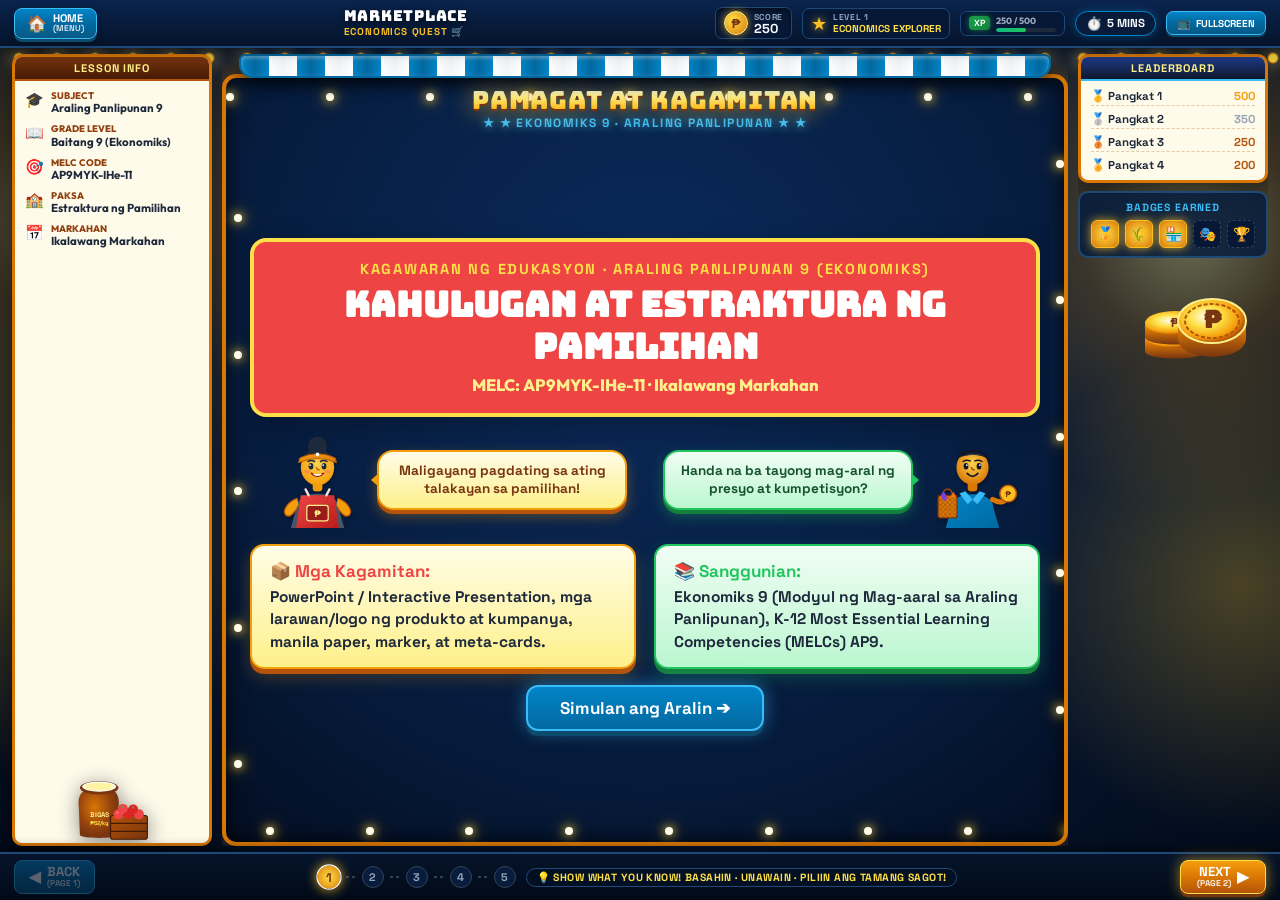
==== pamilihan-lesson.html @ eea70556 "feat: Complete Marketplace Economics Quest interactive presentation - 23-slide DepEd Grade 9 Araling" ====
<!DOCTYPE html>
<html lang="tl">
<head>
  <meta charset="UTF-8">
  <meta name="viewport" content="width=device-width, initial-scale=1.0">
  <title>Marketplace Economics Quest · Kahulugan at Estraktura ng Pamilihan (Ekonomiks 9)</title>
  <meta name="description" content="DepEd Grade 9 Araling Panlipunan Interactive Presentation: Marketplace Economics Quest.">

  <!-- Google Fonts: Space Grotesk, Bungee, Outfit -->
  <link rel="preconnect" href="https://fonts.googleapis.com">
  <link rel="preconnect" href="https://fonts.gstatic.com" crossorigin>
  <link href="https://fonts.googleapis.com/css2?family=Bungee&family=Outfit:wght@500;600;700;800;900&family=Space+Grotesk:wght@600;700;800;900&display=swap" rel="stylesheet">

  <!-- Modular Stylesheets -->
  <link rel="stylesheet" href="css/main.css">
  <link rel="stylesheet" href="css/backgrounds.css">
  <link rel="stylesheet" href="css/animations.css">
  <link rel="stylesheet" href="css/components.css">
</head>
<body>

  <!-- App Viewport for letterbox centering -->
  <div id="appViewport">
    <!-- Floating Fullscreen Exit Notice -->
    <div id="fullscreenExitNotice">
      <span>✕ Umalis sa Present Mode (o pindutin ang Esc)</span>
    </div>

    <!-- Fixed 16:9 Stage Container (1280x720) -->
    <div id="slideStage" class="stage-night-market">
      
      <!-- Hanging Warm Fairy Lights String -->
      <div class="fairy-lights-string"></div>

      <!-- ============================================================
           TOP GAME HUD BAR
           ============================================================ -->
      <header class="game-hud-bar">
        <!-- Home Button -->
        <button class="hud-btn-home" onclick="App.jumpToId('menu')" title="Bumalik sa Talaan ng Aralin">
          <span class="hud-home-icon">🏠</span>
          <div class="hud-home-text">
            <span class="hud-home-main">HOME</span>
            <span class="hud-home-sub">(MENU)</span>
          </div>
        </button>

        <!-- Marketplace Economics Quest Title Badge -->
        <div class="hud-title-badge">
          <div class="hud-title-text">
            <span class="hud-title-main">MARKETPLACE</span>
            <span class="hud-title-sub">ECONOMICS QUEST 🛒</span>
          </div>
        </div>

        <!-- HUD Game Stats Widgets -->
        <div class="hud-stats-group">
          <!-- 1. Score Widget -->
          <div class="hud-widget">
            <div class="hud-coin-icon">₱</div>
            <div class="hud-stat-meta">
              <span class="hud-stat-label">SCORE</span>
              <span class="hud-stat-value" id="hudScoreVal">250</span>
            </div>
          </div>

          <!-- 2. Level Badge -->
          <div class="hud-level-badge">
            <span class="hud-star-icon">★</span>
            <div class="hud-stat-meta">
              <span class="hud-stat-label">LEVEL <span id="hudLevelNum">1</span></span>
              <span class="hud-level-role">ECONOMICS EXPLORER</span>
            </div>
          </div>

          <!-- 3. XP Progress Bar -->
          <div class="hud-xp-widget">
            <span class="hud-xp-badge">XP</span>
            <div class="hud-stat-meta">
              <div class="hud-xp-meta">
                <span id="hudXpText">250 / 500</span>
              </div>
              <div class="hud-xp-track">
                <div id="hudXpBar" class="hud-xp-bar"></div>
              </div>
            </div>
          </div>

          <!-- 4. Timer Pill -->
          <div class="hud-timer-pill">
            <span class="hud-timer-icon">⏱️</span>
            <span>5 MINS</span>
          </div>

          <!-- Fullscreen Toggle -->
          <button class="hud-btn-fs" id="presentModeBtn" title="I-present nang Fullscreen (F)">
            <span>📺</span>
            <span class="hud-fs-label">FULLSCREEN</span>
          </button>
        </div>
      </header>

      <!-- ============================================================
           MAIN THREE-COLUMN DESK ARENA
           ============================================================ -->
      <main class="game-arena-layout">
        
        <!-- LEFT COLUMN: LESSON INFO TABLET -->
        <aside class="sidebar-tablet-left">
          <div class="tablet-header-tag">
            LESSON INFO
          </div>
          <div class="tablet-content-body">
            <div class="tablet-info-row">
              <span class="tablet-icon">🎓</span>
              <div>
                <div class="tablet-label">Subject</div>
                <div>Araling Panlipunan 9</div>
              </div>
            </div>
            <div class="tablet-info-row">
              <span class="tablet-icon">📖</span>
              <div>
                <div class="tablet-label">Grade Level</div>
                <div>Baitang 9 (Ekonomiks)</div>
              </div>
            </div>
            <div class="tablet-info-row">
              <span class="tablet-icon">🎯</span>
              <div>
                <div class="tablet-label">MELC Code</div>
                <div>AP9MYK-IHe-11</div>
              </div>
            </div>
            <div class="tablet-info-row">
              <span class="tablet-icon">🏫</span>
              <div>
                <div class="tablet-label">Paksa</div>
                <div>Estraktura ng Pamilihan</div>
              </div>
            </div>
            <div class="tablet-info-row">
              <span class="tablet-icon">📅</span>
              <div>
                <div class="tablet-label">Markahan</div>
                <div>Ikalawang Markahan</div>
              </div>
            </div>
          </div>
          <!-- Stall Market Prop docked at base of left tablet -->
          <div class="left-market-prop" id="leftMarketPropContainer"></div>
        </aside>

        <!-- CENTER COLUMN: MAIN GAME ARENA & MARQUEE SIGNBOARD -->
        <section class="center-game-arena">
          <!-- 3D Scallop Awning Canopy -->
          <div class="scallop-canopy"></div>

          <!-- Illuminated Marquee Signboard -->
          <div class="marquee-signboard">
            <!-- Glowing Marquee Bulbs Track along Golden Border -->
            <div class="marquee-bulbs-track" id="marqueeBulbsContainer"></div>

            <!-- Dynamic Marquee Header Title -->
            <div class="marquee-header-wrap">
              <div class="marquee-main-title" id="marqueeTitle">EVALUATION QUEST!</div>
              <div class="marquee-sub-title" id="marqueeSubtitle">★ ★ PILIIN ANG TAMANG SAGOT! ★ ★</div>
            </div>

            <!-- Dynamic Slide Content Container -->
            <div class="marquee-slide-body" id="slideCanvas">
              <!-- Rendered slides injected dynamically here -->
            </div>
          </div>
        </section>

        <!-- RIGHT COLUMN: LEADERBOARD & COIN STACK -->
        <aside class="sidebar-tablet-right">
          <!-- Leaderboard Tablet -->
          <div class="leaderboard-tablet">
            <div class="tablet-header-tag leaderboard-header-tag">
              LEADERBOARD
            </div>
            <div class="leaderboard-list" id="leaderboardList">
              <div class="lb-row">
                <span>🥇 Pangkat 1</span>
                <span class="lb-score-gold" id="lbScore1">500</span>
              </div>
              <div class="lb-row">
                <span>🥈 Pangkat 2</span>
                <span class="lb-score-silver" id="lbScore2">350</span>
              </div>
              <div class="lb-row">
                <span>🥉 Pangkat 3</span>
                <span class="lb-score-bronze" id="lbScore3">250</span>
              </div>
              <div class="lb-row">
                <span>🏅 Pangkat 4</span>
                <span class="lb-score-bronze" id="lbScore4">200</span>
              </div>
            </div>
          </div>

          <!-- Badges Earned Container -->
          <div class="badges-container">
            <div class="badges-header">BADGES EARNED</div>
            <div class="badge-slots-row">
              <div class="badge-slot earned" title="Pagsusuri Champion">🏅</div>
              <div class="badge-slot earned" title="Sorting Master">🌾</div>
              <div class="badge-slot earned" title="Market Explorer">🏪</div>
              <div class="badge-slot" title="Roleplay Artist">🎭</div>
              <div class="badge-slot" title="Quiz Ace">🏆</div>
            </div>
          </div>

          <!-- 3D Stack of Golden ₱ Coins with Ambient Glow -->
          <div class="coin-stack-container" id="coinStackWrap"></div>
        </aside>

      </main>

      <!-- ============================================================
           BOTTOM CONTROL BAR & CHUNKY 3D ARCADE BUTTONS
           ============================================================ */ -->
      <footer class="bottom-arcade-bar">
        <!-- Chunky Blue Back Button -->
        <button class="btn-arcade-blue" id="prevBtn" onclick="App.prevSlide()">
          <span class="btn-arcade-arrow">◀</span>
          <div class="btn-arcade-col-left">
            <span>BACK</span>
            <span class="btn-arcade-page-back" id="backPageLabel">(PAGE 1)</span>
          </div>
        </button>

        <!-- Bottom Center Stepper & Glowing Marquee Ticker -->
        <div class="bottom-center-stepper">
          <!-- Stepper Nodes (1 to 5) -->
          <div class="stepper-nodes-row">
            <div class="step-node active" id="stepNode-1">1</div>
            <div class="step-connector"></div>
            <div class="step-node" id="stepNode-2">2</div>
            <div class="step-connector"></div>
            <div class="step-node" id="stepNode-3">3</div>
            <div class="step-connector"></div>
            <div class="step-node" id="stepNode-4">4</div>
            <div class="step-connector"></div>
            <div class="step-node" id="stepNode-5">5</div>
          </div>

          <!-- Glowing Marquee Ticker -->
          <div class="bottom-ticker-wrap">
            <span>💡 SHOW WHAT YOU KNOW! BASAHIN · UNAWAIN · PILIIN ANG TAMANG SAGOT!</span>
          </div>
        </div>

        <!-- Glowing Golden-Amber Next Button -->
        <button class="btn-arcade-gold" id="nextBtn" onclick="App.nextSlide()">
          <div class="btn-arcade-col-right">
            <span>NEXT</span>
            <span class="btn-arcade-page-next" id="nextPageLabel">(PAGE 2)</span>
          </div>
          <span class="btn-arcade-arrow">▶</span>
        </button>
      </footer>

    </div>
  </div>

  <!-- Draggable Ghost for Pointer DnD -->
  <div id="dragGhost"></div>

  <!-- Modular Scripts -->
  <script src="js/data.js"></script>
  <script src="js/mascots.js"></script>
  <script src="js/stage.js"></script>
  <script src="js/dnd.js"></script>
  <script src="js/slides.js"></script>
  <script src="js/app.js"></script>
</body>
</html>
---- css/main.css ----
/* ============================================================
   MARKETPLACE ECONOMICS QUEST — CORE DESIGN SYSTEM
   Arcade / Game UI with Glowing Marquee & 3D Elements
   Fixed 16:9 Stage (1280x720) with Responsive Auto-Scaler
   ============================================================ */

:root {
  /* Arcade Midnight Palette */
  --bg-dark-deep: #020A17;
  --bg-dark-mid: #051833;
  --bg-dark-blue: #0A2852;
  --bg-navy-panel: #071D3D;
  --bg-glass-card: rgba(10, 36, 75, 0.85);

  /* Glowing Neon Accents */
  --glow-gold: #FBBF24;
  --glow-gold-bright: #FDE047;
  --glow-gold-dark: #B45309;
  --glow-gold-shadow: 0 0 16px rgba(251, 191, 36, 0.65), 0 0 32px rgba(217, 119, 6, 0.4);
  
  --glow-blue: #38BDF8;
  --glow-blue-bright: #7DD3FC;
  --glow-blue-shadow: 0 0 16px rgba(56, 189, 248, 0.65), 0 0 30px rgba(2, 132, 199, 0.4);

  --glow-green: #22C55E;
  --glow-green-shadow: 0 0 14px rgba(34, 197, 94, 0.7);

  --glow-red: #EF4444;
  --glow-red-shadow: 0 0 14px rgba(239, 68, 68, 0.7);

  /* Marquee Gold Border & Bulbs */
  --marquee-border: #D97706;
  --marquee-gold-light: #FEF08A;
  --bulb-on: #FFFBEB;
  --bulb-glow: 0 0 10px #FDE047, 0 0 18px #F59E0B;

  /* Parchment Tablet */
  --parchment-bg: #FFFBEB;
  --parchment-border: #D97706;
  --parchment-shadow: 0 10px 25px rgba(0, 0, 0, 0.45);
  --parchment-text: #1E293B;

  /* 3D Button Shadows */
  --btn-blue-face: linear-gradient(180deg, #0284C7 0%, #0369A1 50%, #075985 100%);
  --btn-blue-edge: #0C4A6E;
  --btn-gold-face: linear-gradient(180deg, #F59E0B 0%, #D97706 50%, #B45309 100%);
  --btn-gold-edge: #78350F;

  /* Classroom & Palengke Accents */
  --market-red: #EF4444;
  --market-red-dark: #B91C1C;
  --market-green: #22C55E;
  --market-green-light: #DCFCE7;
  --market-green-dark: #15803D;
  --market-gold: #F59E0B;
  --market-yellow: #FDE047;
  --slate-board: #0F172A;
  --slate-board-deep: #020617;
  --chalk-white: #F8FAFC;
  --ink: #F8FAFC;
  --ink-muted: #94A3B8;

  /* Stage Dimensions */
  --stage-width: 1280px;
  --stage-height: 720px;
}

*, *::before, *::after {
  box-sizing: border-box;
  margin: 0;
  padding: 0;
}

html, body {
  width: 100%;
  height: 100%;
  overflow: hidden;
  background: #020610;
  font-family: 'Outfit', -apple-system, BlinkMacSystemFont, sans-serif;
  color: #F8FAFC;
  -webkit-font-smoothing: antialiased;
}

/* Floating Fullscreen Exit Notice (Fixed top-right, never occupies layout flow) */
#fullscreenExitNotice {
  position: fixed;
  top: 14px;
  right: 18px;
  background: rgba(15, 23, 42, 0.92);
  border: 1.5px solid rgba(255, 255, 255, 0.25);
  color: #F8FAFC;
  font-family: 'Space Grotesk', sans-serif;
  font-size: 11.5px;
  font-weight: 800;
  padding: 6px 14px;
  border-radius: 999px;
  -webkit-backdrop-filter: blur(8px);
  backdrop-filter: blur(8px);
  cursor: pointer;
  display: none;
  z-index: 99999;
  box-shadow: 0 4px 16px rgba(0, 0, 0, 0.6);
  transition: background 0.2s ease, transform 0.2s ease;
}

#fullscreenExitNotice:hover {
  background: #DC2626;
  border-color: #EF4444;
  transform: translateY(-1px);
}

/* App Viewport Container (True Fluid Web View) */
#appViewport {
  width: 100vw;
  height: 100vh;
  display: flex;
  flex-direction: column;
  background: #020610;
  overflow: hidden;
  position: relative;
}

/* Fluid Responsive Stage Container (Adapts to Web & Fullscreen) */
#slideStage {
  width: 100%;
  height: 100%;
  max-width: 100vw;
  max-height: 100vh;
  flex: 1;
  min-height: 0;
  position: relative;
  margin: 0 auto;
  box-shadow: none;
  overflow: hidden;
  display: flex;
  flex-direction: column;
  background: radial-gradient(circle at 50% 30%, #0B254E 0%, #05152F 60%, #020A18 100%);
  border-radius: 0;
  transform: none;
}

/* ============================================================
   TOP GAME HUD BAR (Slim 48px)
   ============================================================ */
.game-hud-bar {
  height: 48px;
  min-height: 48px;
  max-height: 48px;
  background: linear-gradient(180deg, #0A244E 0%, #05142B 100%);
  border-bottom: 2px solid #1E4976;
  box-shadow: 0 2px 14px rgba(0, 0, 0, 0.5);
  display: flex;
  align-items: center;
  justify-content: space-between;
  padding: 0 14px;
  z-index: 100;
  position: relative;
  flex-shrink: 0;
}

/* 3D Glossy Blue Home Menu Button */
.hud-btn-home {
  background: var(--btn-blue-face);
  color: #FFFFFF;
  border: 1.5px solid #38BDF8;
  border-radius: 8px;
  padding: 4px 12px;
  font-family: 'Space Grotesk', sans-serif;
  font-size: 12px;
  font-weight: 800;
  display: flex;
  align-items: center;
  gap: 6px;
  cursor: pointer;
  box-shadow: 0 3px 0 var(--btn-blue-edge), 0 4px 10px rgba(0, 0, 0, 0.4);
  transition: transform 0.1s ease, box-shadow 0.1s ease;
}

.hud-btn-home:hover {
  transform: translateY(-1px);
  box-shadow: 0 4px 0 var(--btn-blue-edge), 0 0 12px rgba(56, 189, 248, 0.4);
}

.hud-btn-home:active {
  transform: translateY(2px);
  box-shadow: 0 1px 0 var(--btn-blue-edge);
}

.hud-home-icon {
  font-size: 16px;
}

.hud-home-text {
  display: flex;
  flex-direction: column;
  align-items: flex-start;
  line-height: 1;
}

.hud-home-main {
  font-size: 11px;
  font-weight: 900;
}

.hud-home-sub {
  font-size: 8.5px;
  opacity: 0.8;
}

/* HUD Marketplace Quest Title Badge */
.hud-title-badge {
  display: flex;
  align-items: center;
  gap: 8px;
}

.hud-title-text {
  display: flex;
  flex-direction: column;
}

.hud-title-main {
  font-family: 'Bungee', Impact, sans-serif;
  font-size: 15px;
  color: #FFFFFF;
  letter-spacing: 0.05em;
  text-shadow: 0 2px 6px rgba(0, 0, 0, 0.6);
  line-height: 1.1;
}

.hud-title-sub {
  font-family: 'Space Grotesk', sans-serif;
  font-size: 10px;
  font-weight: 800;
  color: #FBBF24;
  letter-spacing: 0.08em;
  text-transform: uppercase;
}

/* HUD Game Stats Widgets */
.hud-stats-group {
  display: flex;
  align-items: center;
  gap: 10px;
}

/* 1. Score Widget */
.hud-widget {
  background: #061836;
  border: 1.5px solid #1E4976;
  border-radius: 7px;
  padding: 3px 8px;
  display: flex;
  align-items: center;
  gap: 6px;
  box-shadow: inset 0 2px 4px rgba(0, 0, 0, 0.5);
}

.hud-coin-icon {
  width: 24px;
  height: 24px;
  border-radius: 50%;
  background: radial-gradient(circle at 35% 35%, #FDE047, #D97706);
  border: 1.5px solid #FEF08A;
  display: flex;
  align-items: center;
  justify-content: center;
  font-family: 'Space Grotesk', sans-serif;
  font-size: 13px;
  font-weight: 900;
  color: #78350F;
  box-shadow: 0 0 8px rgba(251, 191, 36, 0.7);
}

.hud-stat-meta {
  display: flex;
  flex-direction: column;
}

.hud-stat-label {
  font-family: 'Space Grotesk', sans-serif;
  font-size: 8.5px;
  font-weight: 800;
  color: #94A3B8;
  letter-spacing: 0.08em;
  text-transform: uppercase;
}

.hud-stat-value {
  font-family: 'Space Grotesk', monospace;
  font-size: 13px;
  font-weight: 900;
  color: #F8FAFC;
  line-height: 1;
}

/* 2. Level Badge */
.hud-level-badge {
  display: flex;
  align-items: center;
  gap: 6px;
  background: #061836;
  border: 1.5px solid #1E4976;
  border-radius: 7px;
  padding: 3px 8px;
}

.hud-star-icon {
  font-size: 18px;
  color: #FBBF24;
  text-shadow: 0 0 8px rgba(251, 191, 36, 0.8);
}

.hud-level-role {
  font-family: 'Space Grotesk', sans-serif;
  font-size: 10px;
  font-weight: 900;
  color: #FDE047;
}

/* 3. XP Progress Bar */
.hud-xp-widget {
  display: flex;
  align-items: center;
  gap: 6px;
  background: #061836;
  border: 1.5px solid #1E4976;
  border-radius: 7px;
  padding: 3px 8px;
}

.hud-xp-badge {
  background: linear-gradient(135deg, #16A34A, #15803D);
  color: #FFFFFF;
  font-family: 'Space Grotesk', sans-serif;
  font-size: 9px;
  font-weight: 900;
  padding: 1px 5px;
  border-radius: 4px;
  box-shadow: 0 0 6px rgba(34, 197, 94, 0.5);
}

.hud-xp-meta {
  display: flex;
  justify-content: space-between;
  font-size: 9px;
  font-weight: 800;
  color: #94A3B8;
  margin-bottom: 2px;
}

.hud-xp-track {
  width: 60px;
  height: 4px;
  background: #1E293B;
  border-radius: 999px;
  overflow: hidden;
}

.hud-xp-bar {
  height: 100%;
  width: 50%;
  background: linear-gradient(90deg, #10B981, #22C55E);
  border-radius: 999px;
  transition: width 0.3s ease;
}

/* 4. Timer Pill */
.hud-timer-pill {
  background: #081B3B;
  border: 1.5px solid #0284C7;
  border-radius: 999px;
  padding: 3px 10px;
  display: flex;
  align-items: center;
  gap: 5px;
  font-family: 'Space Grotesk', sans-serif;
  font-size: 11.5px;
  font-weight: 800;
  color: #F8FAFC;
  box-shadow: 0 0 8px rgba(2, 132, 199, 0.4);
}

.hud-timer-icon {
  font-size: 13px;
}

/* Fullscreen Button */
.hud-btn-fs {
  background: var(--btn-blue-face);
  color: #FFFFFF;
  border: 1.5px solid #38BDF8;
  border-radius: 7px;
  padding: 4px 10px;
  font-family: 'Space Grotesk', sans-serif;
  font-size: 11px;
  font-weight: 800;
  cursor: pointer;
  display: flex;
  align-items: center;
  gap: 5px;
  box-shadow: 0 2px 0 var(--btn-blue-edge);
}

.hud-fs-label {
  font-size: 10px;
  font-weight: 900;
}

.hud-btn-fs:hover {
  transform: translateY(-1px);
  box-shadow: 0 3px 0 var(--btn-blue-edge), 0 0 10px rgba(56, 189, 248, 0.5);
}

/* ============================================================
   MAIN GAME ARENA GRID (THREE-COLUMN DESK LAYOUT)
   ============================================================ */
.game-arena-layout {
  flex: 1;
  min-height: 0;
  display: grid;
  grid-template-columns: 200px 1fr 190px;
  gap: 10px;
  padding: 6px 12px;
  overflow: hidden;
  position: relative;
  z-index: 10;
}

/* Left Sidebar: Lesson Info Parchment Tablet */
.sidebar-tablet-left {
  background: var(--parchment-bg);
  border: 3px solid var(--parchment-border);
  border-radius: 10px;
  box-shadow: var(--parchment-shadow);
  display: flex;
  flex-direction: column;
  overflow: hidden;
  position: relative;
}

.tablet-header-tag {
  background: linear-gradient(180deg, #78350F 0%, #451A03 100%);
  color: #FEF08A;
  border-bottom: 2px solid #B45309;
  text-align: center;
  padding: 4px 8px;
  font-family: 'Space Grotesk', sans-serif;
  font-size: 11px;
  font-weight: 900;
  letter-spacing: 0.08em;
  text-transform: uppercase;
}

.tablet-content-body {
  padding: 8px 10px;
  display: flex;
  flex-direction: column;
  gap: 6px;
  font-size: 11.5px;
  font-weight: 700;
  color: var(--parchment-text);
  line-height: 1.3;
}

.tablet-info-row {
  display: flex;
  gap: 7px;
  align-items: flex-start;
}

.tablet-icon {
  font-size: 15px;
  flex-shrink: 0;
  margin-top: 1px;
}

.tablet-label {
  font-size: 9.5px;
  font-weight: 800;
  color: #92400E;
  text-transform: uppercase;
}

/* Right Sidebar: Leaderboard Tablet & Coin Stack */
.sidebar-tablet-right {
  display: flex;
  flex-direction: column;
  gap: 8px;
  overflow: hidden;
}

.leaderboard-tablet {
  background: var(--parchment-bg);
  border: 3px solid var(--parchment-border);
  border-radius: 10px;
  box-shadow: var(--parchment-shadow);
  overflow: hidden;
  display: flex;
  flex-direction: column;
}

.leaderboard-list {
  padding: 6px 10px;
  display: flex;
  flex-direction: column;
  gap: 4px;
  font-family: 'Space Grotesk', sans-serif;
  font-size: 11.5px;
  font-weight: 800;
  color: var(--parchment-text);
}

.lb-row {
  display: flex;
  align-items: center;
  justify-content: space-between;
  padding: 2px 0;
  border-bottom: 1px dashed rgba(180, 83, 9, 0.3);
}
.lb-row:last-child {
  border-bottom: none;
}

.leaderboard-header-tag {
  background: linear-gradient(180deg, #1E3A8A 0%, #0F172A 100%);
  color: #FEF08A;
  border-bottom: 2px solid #38BDF8;
}

.lb-score-gold {
  color: #F59E0B;
}

.lb-score-silver {
  color: #94A3B8;
}

.lb-score-bronze {
  color: #B45309;
}

/* 3D Stack of Golden ₱ Coins */
.coin-stack-container {
  display: flex;
  align-items: center;
  justify-content: flex-end;
  padding-right: 8px;
  position: relative;
}

.coin-stack-img {
  width: 90px;
  height: auto;
  filter: drop-shadow(0 6px 12px rgba(251, 191, 36, 0.45));
}

/* Badges Earned Container */
.badges-container {
  background: rgba(7, 29, 61, 0.85);
  border: 2px solid #1E4976;
  border-radius: 10px;
  padding: 8px 10px;
  display: flex;
  flex-direction: column;
  gap: 6px;
}

.badges-header {
  font-family: 'Space Grotesk', sans-serif;
  font-size: 10.5px;
  font-weight: 900;
  color: #38BDF8;
  letter-spacing: 0.08em;
  text-align: center;
  text-transform: uppercase;
}

.badge-slots-row {
  display: flex;
  justify-content: center;
  gap: 6px;
}

.badge-slot {
  width: 28px;
  height: 28px;
  border-radius: 6px;
  background: #061836;
  border: 1.5px dashed #334155;
  display: flex;
  align-items: center;
  justify-content: center;
  font-size: 14px;
}

.badge-slot.earned {
  border: 1.5px solid #FBBF24;
  background: radial-gradient(circle, #FDE047, #D97706);
  box-shadow: 0 0 10px rgba(251, 191, 36, 0.8);
}

/* Center Stage Viewport (Holds the 3D Marquee Stage) */
.center-game-arena {
  display: flex;
  flex-direction: column;
  height: 100%;
  flex: 1;
  min-height: 0;
  position: relative;
  overflow: hidden;
}

/* 3D Striped Scallop Awning Canopy */
.scallop-canopy {
  height: 24px;
  width: 96%;
  margin: 0 auto;
  background: repeating-linear-gradient(
    90deg,
    #0284C7 0,
    #0369A1 14px,
    #0284C7 28px,
    #FFFFFF 28px,
    #F1F5F9 42px,
    #FFFFFF 56px
  );
  border-radius: 6px 6px 14px 14px;
  box-shadow: 0 6px 16px rgba(0, 0, 0, 0.6), inset 0 2px 4px rgba(255, 255, 255, 0.4);
  position: relative;
  z-index: 30;
  border: 2px solid #0369A1;
  flex-shrink: 0;
}

/* ============================================================
   ILLUMINATED MARQUEE SIGNBOARD (WITH GLOWING BULBS)
   ============================================================ */
.marquee-signboard {
  flex: 1;
  min-height: 0;
  background: radial-gradient(circle at 50% 30%, #0A2B5C 0%, #061A3A 70%, #030E22 100%);
  border: 4px solid var(--marquee-border);
  border-radius: 14px;
  box-shadow: 0 0 20px rgba(217, 119, 6, 0.45), inset 0 0 20px rgba(0, 0, 0, 0.8);
  position: relative;
  display: flex;
  flex-direction: column;
  padding: 8px 14px;
  overflow: hidden;
  margin-top: -4px;
  z-index: 20;
}

/* Glowing Marquee Bulbs along the Border */
.marquee-bulbs-track {
  position: absolute;
  top: 0;
  left: 0;
  right: 0;
  bottom: 0;
  pointer-events: none;
  border-radius: 12px;
}

.marquee-bulb {
  position: absolute;
  width: 8px;
  height: 8px;
  border-radius: 50%;
  background: var(--bulb-on);
  box-shadow: var(--bulb-glow);
  animation: bulbBlink 1.4s ease-in-out infinite alternate;
}

@keyframes bulbBlink {
  0% { opacity: 0.65; transform: scale(0.9); }
  100% { opacity: 1; transform: scale(1.15); box-shadow: 0 0 14px #FEF08A, 0 0 24px #F59E0B; }
}

/* Marquee Header Title */
.marquee-header-wrap {
  text-align: center;
  margin-bottom: 4px;
  position: relative;
  flex-shrink: 0;
}

.marquee-main-title {
  font-family: 'Bungee', Impact, sans-serif;
  font-size: clamp(20px, 2.2vw, 25px);
  background: linear-gradient(180deg, #FFFFFF 0%, #FEF08A 35%, #FBBF24 75%, #D97706 100%);
  -webkit-background-clip: text;
  background-clip: text;
  -webkit-text-fill-color: transparent;
  filter: drop-shadow(0 2px 0 #78350F) drop-shadow(0 0 12px rgba(251, 191, 36, 0.7));
  letter-spacing: 0.03em;
  line-height: 1.15;
}

.marquee-sub-title {
  font-family: 'Space Grotesk', sans-serif;
  font-size: clamp(10.5px, 1vw, 12px);
  font-weight: 900;
  color: #38BDF8;
  letter-spacing: 0.12em;
  text-transform: uppercase;
  text-shadow: 0 0 10px rgba(56, 189, 248, 0.8);
}

/* Slide Content Dynamic Container inside Marquee (Fluid Scrollable Canvas) */
.marquee-slide-body {
  flex: 1;
  min-height: 0;
  position: relative;
  overflow-y: auto;
  overflow-x: hidden;
  padding-right: 2px;
}

/* Custom Slim Scrollbar for Slide Canvas */
.marquee-slide-body::-webkit-scrollbar {
  width: 5px;
}
.marquee-slide-body::-webkit-scrollbar-track {
  background: rgba(2, 10, 24, 0.5);
  border-radius: 999px;
}
.marquee-slide-body::-webkit-scrollbar-thumb {
  background: #1E4976;
  border-radius: 999px;
}
.marquee-slide-body::-webkit-scrollbar-thumb:hover {
  background: #38BDF8;
}

/* ============================================================
   BOTTOM NAVIGATION BAR & ARCADE BUTTONS (Slim & Compact 48px)
   ============================================================ */
.bottom-arcade-bar {
  height: 48px;
  min-height: 48px;
  max-height: 48px;
  background: linear-gradient(180deg, #05142B 0%, #020A17 100%);
  border-top: 2px solid #1E4976;
  box-shadow: 0 -2px 12px rgba(0, 0, 0, 0.6);
  display: flex;
  align-items: center;
  justify-content: space-between;
  padding: 0 14px;
  z-index: 100;
  position: relative;
  flex-shrink: 0;
}

/* Chunky 3D Arcade Buttons */
.btn-arcade-blue {
  background: var(--btn-blue-face);
  color: #FFFFFF;
  border: 1.5px solid #38BDF8;
  border-radius: 8px;
  padding: 4px 14px;
  font-family: 'Space Grotesk', sans-serif;
  font-size: 13px;
  font-weight: 900;
  display: flex;
  align-items: center;
  gap: 6px;
  cursor: pointer;
  box-shadow: 0 3px 0 var(--btn-blue-edge), 0 4px 10px rgba(0, 0, 0, 0.4);
  transition: transform 0.1s ease, box-shadow 0.1s ease;
}

.btn-arcade-blue:hover:not(:disabled) {
  transform: translateY(-1px);
  box-shadow: 0 4px 0 var(--btn-blue-edge), 0 0 12px rgba(56, 189, 248, 0.6);
}

.btn-arcade-blue:active:not(:disabled) {
  transform: translateY(2px);
  box-shadow: 0 1px 0 var(--btn-blue-edge);
}

.btn-arcade-blue:disabled {
  opacity: 0.35;
  cursor: not-allowed;
  box-shadow: none;
}

.btn-arcade-gold {
  background: var(--btn-gold-face);
  color: #FFFFFF;
  border: 1.5px solid #FDE047;
  border-radius: 8px;
  padding: 4px 16px;
  font-family: 'Space Grotesk', sans-serif;
  font-size: 13px;
  font-weight: 900;
  display: flex;
  align-items: center;
  gap: 6px;
  cursor: pointer;
  box-shadow: 0 3px 0 var(--btn-gold-edge), 0 0 14px rgba(251, 191, 36, 0.6);
  transition: transform 0.1s ease, box-shadow 0.1s ease;
}

.btn-arcade-gold:hover:not(:disabled) {
  transform: translateY(-1px);
  box-shadow: 0 4px 0 var(--btn-gold-edge), 0 0 18px rgba(251, 191, 36, 0.85);
}

.btn-arcade-gold:active:not(:disabled) {
  transform: translateY(2px);
  box-shadow: 0 1px 0 var(--btn-gold-edge);
}

.btn-arcade-gold:disabled {
  opacity: 0.35;
  cursor: not-allowed;
  box-shadow: none;
}

.btn-arcade-arrow {
  font-size: 15px;
}

.btn-arcade-col-left {
  display: flex;
  flex-direction: column;
  align-items: flex-start;
  line-height: 1.1;
}

.btn-arcade-col-right {
  display: flex;
  flex-direction: column;
  align-items: flex-end;
  line-height: 1.1;
}

.btn-arcade-page-back {
  font-size: 8.5px;
  opacity: 0.85;
}

.btn-arcade-page-next {
  font-size: 8.5px;
  opacity: 0.9;
}

/* Stepper & Legend Container */
.bottom-center-stepper {
  display: flex;
  align-items: center;
  gap: 10px;
}

.stepper-nodes-row {
  display: flex;
  align-items: center;
  gap: 6px;
}

.step-node {
  width: 22px;
  height: 22px;
  border-radius: 50%;
  background: #081D3D;
  border: 1.5px solid #334155;
  color: #94A3B8;
  font-family: 'Space Grotesk', sans-serif;
  font-size: 11px;
  font-weight: 900;
  display: flex;
  align-items: center;
  justify-content: center;
  transition: all 0.2s ease;
}

.step-node.active {
  background: radial-gradient(circle, #FDE047, #D97706);
  border: 1.5px solid #FFFFFF;
  color: #78350F;
  box-shadow: 0 0 10px rgba(251, 191, 36, 0.85);
  transform: scale(1.15);
}

.step-node.done {
  background: #16A34A;
  border-color: #4ADE80;
  color: #FFFFFF;
}

.step-connector {
  width: 10px;
  height: 2px;
  background: repeating-linear-gradient(90deg, #334155, #334155 3px, transparent 3px, transparent 6px);
}

/* Bottom Glowing Ticker */
.bottom-ticker-wrap {
  display: flex;
  align-items: center;
  gap: 6px;
  background: rgba(3, 16, 36, 0.8);
  border: 1px solid #1E4976;
  border-radius: 999px;
  padding: 2px 10px;
  font-family: 'Space Grotesk', sans-serif;
  font-size: 10.5px;
  font-weight: 800;
  color: #FDE047;
  letter-spacing: 0.04em;
  text-transform: uppercase;
  max-width: 460px;
  white-space: nowrap;
  overflow: hidden;
  text-overflow: ellipsis;
}

@media (max-width: 960px) {
  .game-arena-layout {
    grid-template-columns: 165px 1fr 160px;
    gap: 8px;
    padding: 6px 8px;
  }
  .bottom-ticker-wrap {
    display: none;
  }
}
---- css/backgrounds.css ----
/* ============================================================
   RICH NIGHT PALENGKE BACKDROP & GLOWING ATMOSPHERE
   Marketplace Economics Quest: Fairy Lights, Props, Awning
   ============================================================ */

/* Atmospheric Backdrop with Market Depth */
.stage-night-market {
  position: relative;
  background: 
    radial-gradient(ellipse at 12% 45%, rgba(245, 158, 11, 0.22) 0%, transparent 40%),
    radial-gradient(ellipse at 88% 50%, rgba(251, 191, 36, 0.2) 0%, transparent 40%),
    radial-gradient(circle at 50% 20%, #0E356A 0%, #061A3C 60%, #020917 100%);
  overflow: hidden;
}

/* Background Glowing Bokeh & Market Stall Illumination */
.stage-night-market::before {
  content: "";
  position: absolute;
  top: 0;
  left: 0;
  right: 0;
  bottom: 0;
  background-image: 
    /* Warm Hanging Lanterns / Bokeh Glows */
    radial-gradient(circle at 7% 24%, rgba(254, 240, 138, 0.4) 0%, rgba(245, 158, 11, 0.22) 8%, transparent 20%),
    radial-gradient(circle at 93% 26%, rgba(254, 240, 138, 0.4) 0%, rgba(245, 158, 11, 0.22) 8%, transparent 20%),
    radial-gradient(circle at 3% 60%, rgba(251, 191, 36, 0.28) 0%, transparent 18%),
    radial-gradient(circle at 97% 65%, rgba(251, 191, 36, 0.28) 0%, transparent 18%),
    /* Central Ambient Glow */
    radial-gradient(circle at 50% 45%, rgba(56, 189, 248, 0.12) 0%, transparent 45%);
  pointer-events: none;
  z-index: 1;
}

/* Hanging Warm Fairy Lights across the Top */
.fairy-lights-string {
  position: absolute;
  top: 48px;
  left: 0;
  right: 0;
  height: 24px;
  background-image: radial-gradient(circle, #FDE047 3.5px, #F59E0B 4.5px, transparent 6px);
  background-size: 38px 20px;
  background-repeat: repeat-x;
  filter: drop-shadow(0 0 8px rgba(254, 240, 138, 0.9));
  pointer-events: none;
  z-index: 5;
  opacity: 0.9;
}

/* Left Bottom Palengke Prop: Sack of Bigas & Produce Crate (Docked in Left Sidebar) */
.left-market-prop {
  position: relative;
  margin-top: auto;
  width: 100%;
  height: 72px;
  display: flex;
  align-items: center;
  justify-content: center;
  pointer-events: none;
  z-index: 2;
  filter: drop-shadow(0 4px 10px rgba(0, 0, 0, 0.45));
}

.left-market-prop svg {
  width: auto;
  height: 100%;
  max-height: 68px;
  max-width: 100%;
}

/* Right Bottom Palengke Prop: Stack of ₱ Gold Coins (Docked in Right Sidebar) */
.right-market-prop {
  position: relative;
  margin-top: auto;
  width: 100%;
  height: 65px;
  display: flex;
  align-items: center;
  justify-content: center;
  pointer-events: none;
  z-index: 2;
  filter: drop-shadow(0 4px 12px rgba(251, 191, 36, 0.4));
}

.right-market-prop svg {
  width: auto;
  height: 100%;
  max-height: 62px;
  max-width: 100%;
}
---- css/animations.css ----
/* ============================================================
   SIGNATURE 3D SLIDE TRANSITIONS & STAGGERED ENTRANCES
   DepEd Grade 9 Araling Panlipunan: Pamilihan Lesson
   GPU Accelerated, Smooth, Respects prefers-reduced-motion
   ============================================================ */

/* Signature 3D Perspective Slide Transitions */
.slide-view {
  position: absolute;
  top: 0;
  left: 0;
  width: 100%;
  height: 100%;
  display: flex;
  flex-direction: column;
  justify-content: center;
  overflow: hidden;
  padding: 4px 10px;
  transition: transform 0.4s cubic-bezier(0.16, 1, 0.3, 1), 
              opacity 0.35s cubic-bezier(0.16, 1, 0.3, 1);
}

/* Active Slide in view */
.slide-view.active {
  transform: translateX(0) translateZ(0) rotateY(0deg);
  opacity: 1;
  pointer-events: auto;
  z-index: 10;
}

/* Entering from right (Next slide) */
.slide-view.enter-next {
  transform: translateX(100%) translateZ(-120px) rotateY(12deg);
  opacity: 0;
  pointer-events: none;
  z-index: 20;
}

/* Entering from left (Prev slide) */
.slide-view.enter-prev {
  transform: translateX(-100%) translateZ(-120px) rotateY(-12deg);
  opacity: 0;
  pointer-events: none;
  z-index: 20;
}

/* Exiting to left */
.slide-view.exit-left {
  transform: translateX(-100%) translateZ(-120px) rotateY(-12deg);
  opacity: 0;
  pointer-events: none;
  z-index: 5;
}

/* Exiting to right */
.slide-view.exit-right {
  transform: translateX(100%) translateZ(-120px) rotateY(12deg);
  opacity: 0;
  pointer-events: none;
  z-index: 5;
}

/* Hidden (Inactive default) */
.slide-view.hidden {
  display: none;
  opacity: 0;
}

/* ============================================================
   ORCHESTRATED CONTENT ENTRANCES (STAGGERED DELAY)
   ============================================================ */
.slide-view.active .anim-fade-up {
  animation: slideContentFadeUp 0.38s cubic-bezier(0.16, 1, 0.3, 1) both;
}

.slide-view.active .stagger-1 { animation-delay: 0.04s; }
.slide-view.active .stagger-2 { animation-delay: 0.08s; }
.slide-view.active .stagger-3 { animation-delay: 0.12s; }
.slide-view.active .stagger-4 { animation-delay: 0.16s; }
.slide-view.active .stagger-5 { animation-delay: 0.20s; }
.slide-view.active .stagger-6 { animation-delay: 0.24s; }

@keyframes slideContentFadeUp {
  0% {
    opacity: 0;
    transform: translateY(14px);
  }
  100% {
    opacity: 1;
    transform: translateY(0);
  }
}

/* Mascot Gentle Float / Breathing Animation */
.mascot-svg {
  animation: mascotGentleFloat 4s ease-in-out infinite;
  transform-origin: bottom center;
}

@keyframes mascotGentleFloat {
  0%, 100% {
    transform: translateY(0);
  }
  50% {
    transform: translateY(-4px);
  }
}

/* Celebratory Micro-Interactions (Analysis Best Choice & Quiz Correct) */
@keyframes celebratePulse {
  0% {
    transform: scale(0.96);
  }
  50% {
    transform: scale(1.03);
  }
  100% {
    transform: scale(1);
  }
}

.anim-celebrate {
  animation: celebratePulse 0.32s cubic-bezier(0.34, 1.56, 0.64, 1) both;
}

/* Gentle Shake on Incorrect / Misconception Selection */
@keyframes shakeWrong {
  0%, 100% { transform: translateX(0); }
  20%, 60% { transform: translateX(-6px); }
  40%, 80% { transform: translateX(6px); }
}

.anim-shake {
  animation: shakeWrong 0.38s ease-in-out both;
}

/* 3D Flip Card Animation for Market Structures */
.flip-card-wrap {
  perspective: 1000px;
}

.flip-card-inner {
  position: relative;
  width: 100%;
  height: 100%;
  transition: transform 0.5s cubic-bezier(0.4, 0, 0.2, 1);
  transform-style: preserve-3d;
}

.flip-card-wrap.flipped .flip-card-inner {
  transform: rotateY(180deg);
}

.flip-card-front, .flip-card-back {
  position: absolute;
  top: 0;
  left: 0;
  width: 100%;
  height: 100%;
  -webkit-backface-visibility: hidden;
  backface-visibility: hidden;
  border-radius: 12px;
}

.flip-card-back {
  transform: rotateY(180deg);
}

/* ============================================================
   ACCESSIBILITY: PREFERS-REDUCED-MOTION OVERRIDE
   ============================================================ */
@media (prefers-reduced-motion: reduce) {
  .slide-view,
  .flip-card-inner,
  .progress-bar-fill,
  .btn-present,
  .choice-btn,
  .drag-chip {
    transition: none !important;
    animation: none !important;
    transform: none !important;
  }

  .slide-view.enter-next,
  .slide-view.enter-prev,
  .slide-view.exit-left,
  .slide-view.exit-right {
    opacity: 0 !important;
    transform: none !important;
  }

  .slide-view.active {
    opacity: 1 !important;
    transform: none !important;
  }

  .anim-celebrate,
  .anim-shake,
  .mascot-svg,
  .slide-view.active .anim-fade-up {
    animation: none !important;
    transform: none !important;
    opacity: 1 !important;
  }
}
---- css/components.css ----
/* ============================================================
   MARKETPLACE ECONOMICS QUEST — ARCADE QUEST COMPONENTS
   3D Beveled Quest Cards, Glowing Choices, Arcade Badges
   ============================================================ */

/* 3D Beveled Quest Card (White with Metallic Rim - Compact) */
.quest-card {
  background: linear-gradient(180deg, #FFFFFF 0%, #F1F5F9 100%);
  border: 2px solid #CBD5E1;
  border-radius: 10px;
  box-shadow: 0 4px 0 #94A3B8, 0 8px 16px rgba(0, 0, 0, 0.35);
  display: flex;
  flex-direction: column;
  justify-content: space-between;
  align-items: center;
  text-align: center;
  padding: 6px 6px;
  position: relative;
  transition: transform 0.15s ease, box-shadow 0.15s ease, border-color 0.15s ease;
  -webkit-user-select: none;
  user-select: none;
}

.quest-card:hover {
  transform: translateY(-2px);
  border-color: #38BDF8;
  box-shadow: 0 6px 0 #0284C7, 0 12px 20px rgba(56, 189, 248, 0.3);
}

.quest-card.active-quest {
  border-color: #FBBF24;
  box-shadow: 0 5px 0 #D97706, 0 0 16px rgba(251, 191, 36, 0.6);
}

/* Numbered Circular Badge on Card (1, 2, 3...) */
.quest-num-badge {
  position: absolute;
  top: -8px;
  left: -5px;
  width: 22px;
  height: 22px;
  border-radius: 50%;
  background: radial-gradient(circle at 35% 35%, #0284C7, #0C4A6E);
  border: 1.5px solid #FFFFFF;
  color: #FFFFFF;
  font-family: 'Space Grotesk', sans-serif;
  font-size: 11px;
  font-weight: 900;
  display: flex;
  align-items: center;
  justify-content: center;
  box-shadow: 0 2px 4px rgba(0, 0, 0, 0.5);
}

/* Status Pill Lock Badge at the bottom of Quest Card */
.quest-lock-pill {
  width: 90%;
  height: 18px;
  background: #334155;
  border-radius: 999px;
  display: flex;
  align-items: center;
  justify-content: center;
  gap: 3px;
  font-size: 9.5px;
  font-weight: 800;
  color: #94A3B8;
  margin-top: 3px;
}

.quest-lock-pill.unlocked {
  background: linear-gradient(135deg, #16A34A, #15803D);
  color: #FFFFFF;
  box-shadow: 0 0 6px rgba(34, 197, 94, 0.6);
}

/* Arcade Choice Buttons (Interactive Analysis & Quiz) */
.arcade-choice-btn {
  width: 100%;
  text-align: left;
  background: linear-gradient(180deg, #0B254E 0%, #051833 100%);
  border: 2px solid #1E4976;
  border-radius: 10px;
  padding: 12px 18px;
  margin-bottom: 7px;
  font-family: 'Space Grotesk', sans-serif;
  font-size: 17.5px;
  font-weight: 800;
  line-height: 1.4;
  color: #F8FAFC;
  cursor: pointer;
  display: flex;
  justify-content: space-between;
  align-items: center;
  box-shadow: 0 4px 0 #031024, 0 6px 14px rgba(0, 0, 0, 0.4);
  transition: all 0.12s ease;
}

.arcade-choice-btn:hover:not(:disabled) {
  background: linear-gradient(180deg, #0C3672 0%, #08244E 100%);
  border-color: #38BDF8;
  transform: translateX(4px);
  box-shadow: 0 4px 0 #0284C7, 0 0 16px rgba(56, 189, 248, 0.4);
}

.arcade-choice-btn.best-pick,
.arcade-choice-btn.correct {
  background: linear-gradient(180deg, #14532D 0%, #052E16 100%) !important;
  border-color: #22C55E !important;
  color: #DCFCE7 !important;
  font-weight: 800;
  box-shadow: 0 4px 0 #15803D, 0 0 18px rgba(34, 197, 94, 0.7) !important;
}

.arcade-choice-btn.wrong {
  background: linear-gradient(180deg, #7F1D1D 0%, #450A0A 100%) !important;
  border-color: #EF4444 !important;
  color: #FEE2E2 !important;
  box-shadow: 0 4px 0 #B91C1C, 0 0 18px rgba(239, 68, 68, 0.7) !important;
  animation: shakeWrong 0.35s ease-in-out;
}

/* ============================================================
   POINTER DRAG-AND-DROP (ARCADE QUEST BOARD)
   ============================================================ */
.arcade-drag-layout {
  display: grid;
  grid-template-columns: 280px 1fr;
  gap: 12px;
  height: 400px;
}

.arcade-chips-pool {
  background: rgba(3, 16, 36, 0.85);
  border: 2px dashed #1E4976;
  border-radius: 12px;
  padding: 10px;
  display: flex;
  flex-direction: column;
}

.arcade-chips-wrap {
  flex: 1;
  display: flex;
  flex-wrap: wrap;
  gap: 6px;
  align-content: flex-start;
  padding: 6px 0;
  overflow-y: auto;
}

.arcade-drag-chip {
  background: linear-gradient(180deg, #FEF08A 0%, #FBBF24 100%);
  border: 2px solid #D97706;
  border-radius: 8px;
  padding: 6px 10px;
  font-family: 'Space Grotesk', sans-serif;
  font-size: 13px;
  font-weight: 900;
  color: #78350F;
  cursor: grab;
  -webkit-user-select: none;
  user-select: none;
  touch-action: none;
  display: flex;
  align-items: center;
  gap: 6px;
  box-shadow: 0 3px 0 #92400E, 0 4px 10px rgba(0, 0, 0, 0.35);
  transition: transform 0.12s ease, box-shadow 0.12s ease;
}

.arcade-drag-chip:hover {
  transform: translateY(-2px);
  box-shadow: 0 5px 0 #92400E, 0 0 14px rgba(251, 191, 36, 0.8);
}

.arcade-drag-chip:active {
  cursor: grabbing;
}

.arcade-drag-chip.placed {
  opacity: 0.25;
  pointer-events: none;
}

.arcade-drop-zones {
  display: grid;
  grid-template-columns: repeat(2, 1fr);
  grid-template-rows: repeat(3, 1fr);
  gap: 8px;
  height: 100%;
}

.arcade-drop-zone {
  background: rgba(5, 24, 52, 0.9);
  border: 2px solid #1E4976;
  border-radius: 10px;
  padding: 6px 10px;
  display: flex;
  flex-direction: column;
  transition: all 0.15s ease;
  overflow: hidden;
}

.arcade-drop-zone:nth-child(5) {
  grid-column: span 2;
}

.arcade-drop-zone.drag-hover {
  background: #0B356D;
  border-color: #38BDF8;
  box-shadow: 0 0 16px rgba(56, 189, 248, 0.7);
  transform: scale(1.02);
}

.arcade-drop-header {
  font-family: 'Space Grotesk', sans-serif;
  font-size: 12px;
  font-weight: 800;
  color: #38BDF8;
  border-bottom: 1px solid #1E4976;
  padding-bottom: 3px;
  margin-bottom: 4px;
}

/* Aliases for Drag & Drop compatibility */
.drag-layout {
  display: grid;
  grid-template-columns: 280px 1fr;
  gap: 12px;
  flex: 1;
  min-height: 0;
}

.drag-pool-container {
  background: rgba(3, 16, 36, 0.85);
  border: 2px dashed #1E4976;
  border-radius: 12px;
  padding: 10px;
  display: flex;
  flex-direction: column;
}

.pool-chips-wrap {
  flex: 1;
  display: flex;
  flex-wrap: wrap;
  gap: 6px;
  align-content: flex-start;
  padding: 6px 0;
  overflow-y: auto;
}

/* Floating Drag Ghost Element */
#dragGhost {
  position: fixed;
  pointer-events: none;
  z-index: 999999;
  display: none;
  background: linear-gradient(180deg, #FEF08A 0%, #FBBF24 100%);
  border: 2.5px solid #D97706;
  border-radius: 8px;
  padding: 6px 12px;
  font-family: 'Space Grotesk', sans-serif;
  font-size: 13px;
  font-weight: 900;
  color: #78350F;
  box-shadow: 0 10px 25px rgba(0, 0, 0, 0.6), 0 0 18px rgba(251, 191, 36, 0.9);
  transform: translate(-50%, -50%) scale(1.08) rotate(-2deg);
  white-space: nowrap;
  -webkit-user-select: none;
  user-select: none;
}

.drag-chip {
  background: linear-gradient(180deg, #FEF08A 0%, #FBBF24 100%);
  border: 2px solid #D97706;
  border-radius: 8px;
  padding: 6px 10px;
  font-family: 'Space Grotesk', sans-serif;
  font-size: 13px;
  font-weight: 900;
  color: #78350F;
  cursor: grab;
  -webkit-user-select: none;
  user-select: none;
  touch-action: none;
  display: flex;
  align-items: center;
  gap: 6px;
  box-shadow: 0 3px 0 #92400E, 0 4px 10px rgba(0, 0, 0, 0.35);
  transition: transform 0.12s ease, box-shadow 0.12s ease;
}

.drag-chip:hover {
  transform: translateY(-2px);
  box-shadow: 0 5px 0 #92400E, 0 0 14px rgba(251, 191, 36, 0.8);
}

.drag-chip:active {
  cursor: grabbing;
}

.drag-chip.placed {
  opacity: 0.25;
  pointer-events: none;
}

.drag-chip.selected-tap {
  border-color: #38BDF8;
  box-shadow: 0 0 16px rgba(56, 189, 248, 0.9);
  transform: scale(1.05);
}

.drop-zones-grid {
  display: grid;
  grid-template-columns: repeat(2, 1fr);
  grid-template-rows: repeat(3, 1fr);
  gap: 8px;
  height: 100%;
}

.drop-zone {
  background: rgba(5, 24, 52, 0.9);
  border: 2px solid #1E4976;
  border-radius: 10px;
  padding: 6px 10px;
  display: flex;
  flex-direction: column;
  transition: all 0.15s ease;
  overflow: hidden;
}

.drop-zone:nth-child(5) {
  grid-column: span 2;
}

.drop-zone.drag-hover {
  background: #0B356D;
  border-color: #38BDF8;
  box-shadow: 0 0 16px rgba(56, 189, 248, 0.7);
  transform: scale(1.02);
}

.drop-zone-header {
  font-family: 'Space Grotesk', sans-serif;
  font-size: 12px;
  font-weight: 800;
  color: #38BDF8;
  border-bottom: 1px solid #1E4976;
  padding-bottom: 3px;
  margin-bottom: 4px;
}

.drop-zone-items {
  flex: 1;
  display: flex;
  flex-wrap: wrap;
  gap: 4px;
  align-content: flex-start;
  overflow-y: auto;
}

.placed-badge {
  font-family: 'Space Grotesk', sans-serif;
  font-size: 11.5px;
  font-weight: 800;
  padding: 2px 7px;
  border-radius: 6px;
  display: inline-flex;
  align-items: center;
  gap: 4px;
}

.placed-badge.correct {
  background: #14532D;
  color: #86EFAC;
  border: 1px solid #22C55E;
}

.placed-badge.wrong {
  background: #7F1D1D;
  color: #FCA5A5;
  border: 1px solid #EF4444;
}

/* Choice button aliases */
.choice-btn {
  width: 100%;
  text-align: left;
  background: linear-gradient(180deg, #0B254E 0%, #051833 100%);
  border: 2px solid #1E4976;
  border-radius: 10px;
  padding: 12px 18px;
  margin-bottom: 7px;
  font-family: 'Space Grotesk', sans-serif;
  font-size: 17.5px;
  font-weight: 800;
  line-height: 1.4;
  color: #F8FAFC;
  cursor: pointer;
  display: flex;
  justify-content: space-between;
  align-items: center;
  box-shadow: 0 4px 0 #031024, 0 6px 14px rgba(0, 0, 0, 0.4);
  transition: all 0.12s ease;
}

.choice-btn:hover:not(:disabled) {
  background: linear-gradient(180deg, #0C3672 0%, #08244E 100%);
  border-color: #38BDF8;
  transform: translateX(4px);
  box-shadow: 0 4px 0 #0284C7, 0 0 16px rgba(56, 189, 248, 0.4);
}

.choice-btn.best-pick,
.choice-btn.correct {
  background: linear-gradient(180deg, #14532D 0%, #052E16 100%) !important;
  border-color: #22C55E !important;
  color: #DCFCE7 !important;
  font-weight: 800;
  box-shadow: 0 4px 0 #15803D, 0 0 18px rgba(34, 197, 94, 0.7) !important;
}

.choice-btn.wrong {
  background: linear-gradient(180deg, #7F1D1D 0%, #450A0A 100%) !important;
  border-color: #EF4444 !important;
  color: #FEE2E2 !important;
  box-shadow: 0 4px 0 #B91C1C, 0 0 18px rgba(239, 68, 68, 0.7) !important;
  animation: shakeWrong 0.35s ease-in-out;
}

/* ============================================================
   TACTILE ARCADE META-CARDS (HIGH CLASSROOM VISIBILITY)
   Rich Pastel & Metallic Gradients, 3D Bevels, Playful Hover
   ============================================================ */
.meta-card {
  border-radius: 14px;
  padding: 16px 20px;
  position: relative;
  text-align: left;
  border: 2.5px solid transparent;
  box-shadow: 0 5px 0 rgba(0, 0, 0, 0.4), 0 8px 20px rgba(0, 0, 0, 0.35);
  transition: transform 0.15s cubic-bezier(0.2, 0, 0, 1), box-shadow 0.15s ease, border-color 0.15s ease;
  overflow: hidden;
  font-family: 'Space Grotesk', sans-serif;
  color: #1E293B;
  -webkit-user-select: none;
  user-select: none;
}

.meta-card:hover {
  transform: translateY(-3px);
  box-shadow: 0 8px 0 rgba(0, 0, 0, 0.45), 0 14px 28px rgba(0, 0, 0, 0.5);
}

.meta-card:active {
  transform: translateY(2px);
  box-shadow: 0 2px 0 rgba(0, 0, 0, 0.4);
}

/* Yellow / Gold Theme Card (Panimula, Abstraction) */
.meta-card.yellow {
  background: linear-gradient(180deg, #FFFDE7 0%, #FEF08A 100%);
  border-color: #F59E0B;
  box-shadow: 0 5px 0 #B45309, 0 8px 18px rgba(245, 158, 11, 0.25);
  color: #1E293B;
}
.meta-card.yellow:hover {
  border-color: #FDE047;
  box-shadow: 0 8px 0 #B45309, 0 0 18px rgba(251, 191, 36, 0.45);
}

/* Green / Emerald Theme Card (Rules, Ganap) */
.meta-card.green {
  background: linear-gradient(180deg, #F0FDF4 0%, #BBF7D0 100%);
  border-color: #22C55E;
  box-shadow: 0 5px 0 #15803D, 0 8px 18px rgba(34, 197, 94, 0.25);
  color: #1E293B;
}
.meta-card.green:hover {
  border-color: #86EFAC;
  box-shadow: 0 8px 0 #15803D, 0 0 18px rgba(34, 197, 94, 0.45);
}

/* Blue / Cyan Theme Card (Analysis, Quiz) */
.meta-card.blue {
  background: linear-gradient(180deg, #F0F9FF 0%, #BAE6FD 100%);
  border-color: #38BDF8;
  box-shadow: 0 5px 0 #0284C7, 0 8px 18px rgba(56, 189, 248, 0.25);
  color: #1E293B;
}
.meta-card.blue:hover {
  border-color: #7DD3FC;
  box-shadow: 0 8px 0 #0284C7, 0 0 18px rgba(56, 189, 248, 0.45);
}

/* Pink / Coral Theme Card (Activity, Application) */
.meta-card.pink {
  background: linear-gradient(180deg, #FFF1F2 0%, #FECDD3 100%);
  border-color: #FB7185;
  box-shadow: 0 5px 0 #E11D48, 0 8px 18px rgba(244, 63, 94, 0.25);
  color: #1E293B;
}
.meta-card.pink:hover {
  border-color: #FDA4AF;
  box-shadow: 0 8px 0 #E11D48, 0 0 18px rgba(244, 63, 94, 0.45);
}

/* Crisp White Card (General Notes, Tables, Attendance) */
.meta-card.white {
  background: linear-gradient(180deg, #FFFFFF 0%, #F8FAFC 100%);
  border-color: #CBD5E1;
  box-shadow: 0 5px 0 #94A3B8, 0 8px 18px rgba(0, 0, 0, 0.2);
  color: #0F172A;
}
.meta-card.white:hover {
  border-color: #94A3B8;
  box-shadow: 0 8px 0 #64748B, 0 0 14px rgba(255, 255, 255, 0.35);
}

/* ============================================================
   CHUNKY 3D ARCADE BUTTONS
   ============================================================ */
.btn {
  font-family: 'Space Grotesk', sans-serif;
  font-weight: 800;
  display: inline-flex;
  align-items: center;
  justify-content: center;
  gap: 8px;
  cursor: pointer;
  border-radius: 12px;
  border: 2px solid #38BDF8;
  background: var(--btn-blue-face);
  color: #FFFFFF;
  box-shadow: 0 4px 0 var(--btn-blue-edge), 0 6px 14px rgba(0, 0, 0, 0.4);
  transition: transform 0.1s ease, box-shadow 0.1s ease;
  -webkit-user-select: none;
  user-select: none;
}

.btn:hover:not(:disabled) {
  transform: translateY(-2px);
  box-shadow: 0 6px 0 var(--btn-blue-edge), 0 0 16px rgba(56, 189, 248, 0.6);
}

.btn:active:not(:disabled) {
  transform: translateY(2px);
  box-shadow: 0 2px 0 var(--btn-blue-edge);
}

.btn.primary {
  background: linear-gradient(180deg, #0284C7 0%, #0369A1 100%);
  border-color: #38BDF8;
  box-shadow: 0 5px 0 #0C4A6E, 0 0 18px rgba(56, 189, 248, 0.5);
  color: #FFFFFF;
}

.btn.gold {
  background: var(--btn-gold-face);
  border-color: #FDE047;
  box-shadow: 0 5px 0 var(--btn-gold-edge), 0 0 20px rgba(251, 191, 36, 0.65);
  color: #FFFFFF;
}

.btn.gold:hover:not(:disabled) {
  box-shadow: 0 7px 0 var(--btn-gold-edge), 0 0 28px rgba(251, 191, 36, 0.9);
}

.btn.green {
  background: linear-gradient(180deg, #16A34A 0%, #15803D 100%);
  border-color: #4ADE80;
  box-shadow: 0 5px 0 #14532D, 0 0 16px rgba(34, 197, 94, 0.5);
  color: #FFFFFF;
}

/* ============================================================
   CUE BADGES & PILLS
   ============================================================ */
.cue-badge {
  display: inline-flex;
  align-items: center;
  gap: 6px;
  font-family: 'Space Grotesk', sans-serif;
  font-size: 11.5px;
  font-weight: 800;
  text-transform: uppercase;
  letter-spacing: 0.08em;
  padding: 4px 12px;
  border-radius: 999px;
  background: rgba(2, 132, 199, 0.25);
  color: #38BDF8;
  border: 1.5px solid #38BDF8;
  box-shadow: 0 0 10px rgba(56, 189, 248, 0.35);
  width: fit-content;
}

.cue-badge.gold {
  background: rgba(245, 158, 11, 0.2);
  color: #FDE047;
  border-color: #F59E0B;
  box-shadow: 0 0 10px rgba(251, 191, 36, 0.4);
}

.cue-badge.green {
  background: rgba(34, 197, 94, 0.2);
  color: #86EFAC;
  border-color: #22C55E;
  box-shadow: 0 0 10px rgba(34, 197, 94, 0.4);
}

.cue-badge.red {
  background: rgba(239, 68, 68, 0.2);
  color: #FCA5A5;
  border-color: #EF4444;
  box-shadow: 0 0 10px rgba(239, 68, 68, 0.4);
}

/* ============================================================
   HEADINGS & TYPOGRAPHY
   ============================================================ */
.slide-h1 {
  font-family: 'Bungee', Impact, sans-serif;
  font-size: 30px;
  color: #FEF08A;
  letter-spacing: 0.04em;
  line-height: 1.15;
  text-shadow: 0 2px 0 #78350F, 0 0 16px rgba(251, 191, 36, 0.6);
  margin-bottom: 12px;
}

.slide-h2 {
  font-family: 'Space Grotesk', sans-serif;
  font-size: 24px;
  font-weight: 900;
  color: #F8FAFC;
  letter-spacing: -0.01em;
  line-height: 1.2;
  text-shadow: 0 2px 6px rgba(0, 0, 0, 0.6);
  margin-bottom: 8px;
}

.lead-text {
  font-size: 16px;
  line-height: 1.55;
  color: #E2E8F0;
  margin-bottom: 16px;
}

.peso-tag {
  display: inline-flex;
  align-items: center;
  gap: 6px;
  background: linear-gradient(180deg, #15803D 0%, #166534 100%);
  color: #FFFFFF;
  font-family: 'Space Grotesk', sans-serif;
  font-weight: 800;
  font-size: 13px;
  padding: 4px 12px;
  border-radius: 999px;
  border: 1.5px solid #4ADE80;
  box-shadow: 0 2px 0 #14532D, 0 0 10px rgba(34, 197, 94, 0.4);
}

/* ============================================================
   3D FLIP CARDS (SLIDE 16: ESTRAKTURA NG PAMILIHAN)
   ============================================================ */
.flip-card {
  perspective: 1000px;
  cursor: pointer;
  height: 350px;
}

.flip-card-inner {
  position: relative;
  width: 100%;
  height: 100%;
  text-align: center;
  transition: transform 0.6s cubic-bezier(0.4, 0, 0.2, 1);
  transform-style: preserve-3d;
}

.flip-card.flipped .flip-card-inner {
  transform: rotateY(180deg);
}

.flip-card-front, .flip-card-back {
  position: absolute;
  top: 0;
  left: 0;
  width: 100%;
  height: 100%;
  -webkit-backface-visibility: hidden;
  backface-visibility: hidden;
  border-radius: 14px;
}

.flip-card-back {
  transform: rotateY(180deg);
}

/* ============================================================
   ROLEPLAY ENVELOPES (SLIDE 18-20)
   ============================================================ */
.envelope-card {
  position: relative;
  cursor: pointer;
  transition: transform 0.2s ease, box-shadow 0.2s ease;
}

.envelope-card:hover {
  transform: translateY(-4px) scale(1.02);
}

/* ============================================================
   RUBRIC TABLE (SLIDE 20)
   ============================================================ */
.rubric-table {
  width: 100%;
  border-collapse: collapse;
  font-family: 'Space Grotesk', sans-serif;
  font-size: 13px;
}

.rubric-table th {
  background: #0F2E5C;
  color: #FEF08A;
  padding: 8px 12px;
  border: 1.5px solid #1E4976;
  text-align: left;
  font-weight: 800;
  text-transform: uppercase;
}

.rubric-table td {
  padding: 8px 12px;
  border: 1px solid #CBD5E1;
  color: #1E293B;
  background: #FFFFFF;
}

.rubric-table tr:nth-child(even) td {
  background: #F8FAFC;
}

/* ============================================================
   MASCOT SPEECH BUBBLES (CARTOON ARCADE STYLE)
   ============================================================ */
.mascot-bubble {
  position: relative;
  background: #FFFFFF;
  border: 2px solid #CBD5E1;
  border-radius: 16px;
  padding: 10px 16px;
  max-width: 250px;
  box-shadow: 0 4px 0 #94A3B8, 0 8px 18px rgba(0, 0, 0, 0.4);
  font-family: 'Space Grotesk', sans-serif;
  font-size: 13.5px;
  font-weight: 800;
  line-height: 1.35;
  color: #0F172A;
}

.mascot-bubble.bubble-yellow {
  background: linear-gradient(180deg, #FEFCE8 0%, #FEF08A 100%);
  border-color: #F59E0B;
  box-shadow: 0 4px 0 #B45309, 0 6px 14px rgba(245, 158, 11, 0.35);
  color: #78350F;
}

.mascot-bubble.bubble-green {
  background: linear-gradient(180deg, #F0FDF4 0%, #BBF7D0 100%);
  border-color: #22C55E;
  box-shadow: 0 4px 0 #15803D, 0 6px 14px rgba(34, 197, 94, 0.35);
  color: #14532D;
}

.mascot-bubble.bubble-left::after {
  content: "";
  position: absolute;
  top: 50%;
  left: -8px;
  transform: translateY(-50%);
  width: 0;
  height: 0;
  border-top: 7px solid transparent;
  border-bottom: 7px solid transparent;
  border-right: 8px solid #F59E0B;
}

.mascot-bubble.bubble-right::after {
  content: "";
  position: absolute;
  top: 50%;
  right: -8px;
  transform: translateY(-50%);
  width: 0;
  height: 0;
  border-top: 7px solid transparent;
  border-bottom: 7px solid transparent;
  border-left: 8px solid #22C55E;
}

/* ============================================================
   QUICK-TAP ATTENDANCE SYSTEM STYLES
   ============================================================ */
.att-card {
  transition: all 0.2s cubic-bezier(0.2, 0, 0, 1);
  display: flex;
  flex-direction: column;
  justify-content: space-between;
  padding: 18px 14px;
}

.att-status-pill {
  font-family: 'Space Grotesk', sans-serif;
  font-size: 13px;
  font-weight: 900;
  padding: 8px 12px;
  border-radius: 999px;
  display: flex;
  align-items: center;
  justify-content: center;
  gap: 6px;
  margin: 12px 0;
  letter-spacing: 0.04em;
  transition: all 0.2s ease;
}

.att-status-pill.complete {
  background: linear-gradient(135deg, #DCFCE7 0%, #BBF7D0 100%);
  color: #15803D;
  border: 2px solid #22C55E;
  box-shadow: 0 0 12px rgba(34, 197, 94, 0.45);
}

.att-status-pill.absent {
  background: linear-gradient(135deg, #FEF3C7 0%, #FDE68A 100%);
  color: #B45309;
  border: 2px solid #F59E0B;
  box-shadow: 0 0 12px rgba(245, 158, 11, 0.4);
}

.att-status-pill.warning {
  background: linear-gradient(135deg, #FEE2E2 0%, #FECACA 100%);
  color: #B91C1C;
  border: 2px solid #EF4444;
  box-shadow: 0 0 12px rgba(239, 68, 68, 0.4);
}

.att-chips-row {
  display: flex;
  gap: 6px;
  justify-content: center;
}

.att-chip {
  font-family: 'Space Grotesk', sans-serif;
  font-size: 11.5px;
  font-weight: 800;
  padding: 6px 10px;
  border-radius: 8px;
  border: 1.5px solid #CBD5E1;
  background: #FFFFFF;
  color: #334155;
  cursor: pointer;
  box-shadow: 0 2px 4px rgba(0, 0, 0, 0.1);
  transition: all 0.15s ease;
  -webkit-user-select: none;
  user-select: none;
}

.att-chip:hover {
  background: #F8FAFC;
  border-color: #94A3B8;
  transform: translateY(-1px);
}

.att-chip.active-complete {
  background: linear-gradient(135deg, #16A34A, #15803D);
  color: #FFFFFF;
  border-color: #15803D;
  box-shadow: 0 0 10px rgba(34, 197, 94, 0.6);
  font-weight: 900;
}

.att-chip.active-absent {
  background: linear-gradient(135deg, #D97706, #B45309);
  color: #FFFFFF;
  border-color: #92400E;
  box-shadow: 0 0 10px rgba(217, 119, 6, 0.6);
  font-weight: 900;
}

.att-chip.active-warning {
  background: linear-gradient(135deg, #DC2626, #B91C1C);
  color: #FFFFFF;
  border-color: #991B1B;
  box-shadow: 0 0 10px rgba(220, 38, 38, 0.6);
  font-weight: 900;
}
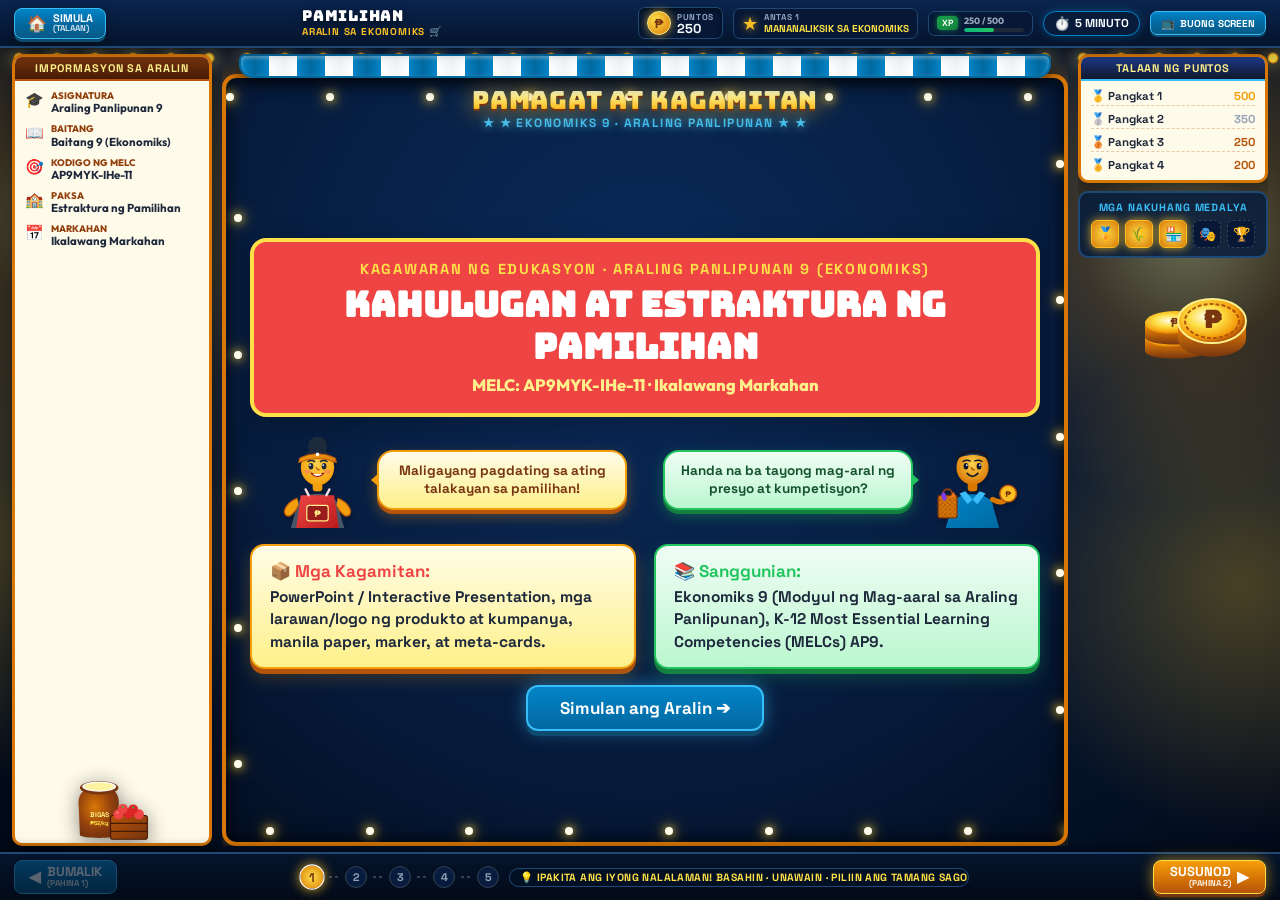
==== commit 123a5e10: "feat(i18n): Gawing purong Filipino ang lahat ng teksto at UI sa aplikasyon" ====
--- a/pamilihan-lesson.html
+++ b/pamilihan-lesson.html
@@ -3,8 +3,8 @@
 <head>
   <meta charset="UTF-8">
   <meta name="viewport" content="width=device-width, initial-scale=1.0">
-  <title>Marketplace Economics Quest · Kahulugan at Estraktura ng Pamilihan (Ekonomiks 9)</title>
-  <meta name="description" content="DepEd Grade 9 Araling Panlipunan Interactive Presentation: Marketplace Economics Quest.">
+  <title>Aralin sa Ekonomiks · Kahulugan at Estraktura ng Pamilihan (Baitang 9)</title>
+  <meta name="description" content="DepEd Baitang 9 Araling Panlipunan Interaktibong Presentasyon: Kahulugan at Estraktura ng Pamilihan.">
 
   <!-- Google Fonts: Space Grotesk, Bungee, Outfit -->
   <link rel="preconnect" href="https://fonts.googleapis.com">
@@ -23,7 +23,7 @@
   <div id="appViewport">
     <!-- Floating Fullscreen Exit Notice -->
     <div id="fullscreenExitNotice">
-      <span>✕ Umalis sa Present Mode (o pindutin ang Esc)</span>
+      <span>✕ Umalis sa Buong Screen (o pindutin ang Esc)</span>
     </div>
 
     <!-- Fixed 16:9 Stage Container (1280x720) -->
@@ -40,16 +40,16 @@
         <button class="hud-btn-home" onclick="App.jumpToId('menu')" title="Bumalik sa Talaan ng Aralin">
           <span class="hud-home-icon">🏠</span>
           <div class="hud-home-text">
-            <span class="hud-home-main">HOME</span>
-            <span class="hud-home-sub">(MENU)</span>
+            <span class="hud-home-main">SIMULA</span>
+            <span class="hud-home-sub">(TALAAN)</span>
           </div>
         </button>
 
         <!-- Marketplace Economics Quest Title Badge -->
         <div class="hud-title-badge">
           <div class="hud-title-text">
-            <span class="hud-title-main">MARKETPLACE</span>
-            <span class="hud-title-sub">ECONOMICS QUEST 🛒</span>
+            <span class="hud-title-main">PAMILIHAN</span>
+            <span class="hud-title-sub">ARALIN SA EKONOMIKS 🛒</span>
           </div>
         </div>
 
@@ -59,7 +59,7 @@
           <div class="hud-widget">
             <div class="hud-coin-icon">₱</div>
             <div class="hud-stat-meta">
-              <span class="hud-stat-label">SCORE</span>
+              <span class="hud-stat-label">PUNTOS</span>
               <span class="hud-stat-value" id="hudScoreVal">250</span>
             </div>
           </div>
@@ -68,8 +68,8 @@
           <div class="hud-level-badge">
             <span class="hud-star-icon">★</span>
             <div class="hud-stat-meta">
-              <span class="hud-stat-label">LEVEL <span id="hudLevelNum">1</span></span>
-              <span class="hud-level-role">ECONOMICS EXPLORER</span>
+              <span class="hud-stat-label">ANTAS <span id="hudLevelNum">1</span></span>
+              <span class="hud-level-role">MANANALIKSIK SA EKONOMIKS</span>
             </div>
           </div>
 
@@ -89,13 +89,13 @@
           <!-- 4. Timer Pill -->
           <div class="hud-timer-pill">
             <span class="hud-timer-icon">⏱️</span>
-            <span>5 MINS</span>
+            <span>5 MINUTO</span>
           </div>
 
           <!-- Fullscreen Toggle -->
-          <button class="hud-btn-fs" id="presentModeBtn" title="I-present nang Fullscreen (F)">
+          <button class="hud-btn-fs" id="presentModeBtn" title="I-present nang Buong Screen (F)">
             <span>📺</span>
-            <span class="hud-fs-label">FULLSCREEN</span>
+            <span class="hud-fs-label">BUONG SCREEN</span>
           </button>
         </div>
       </header>
@@ -108,27 +108,27 @@
         <!-- LEFT COLUMN: LESSON INFO TABLET -->
         <aside class="sidebar-tablet-left">
           <div class="tablet-header-tag">
-            LESSON INFO
+            IMPORMASYON SA ARALIN
           </div>
           <div class="tablet-content-body">
             <div class="tablet-info-row">
               <span class="tablet-icon">🎓</span>
               <div>
-                <div class="tablet-label">Subject</div>
+                <div class="tablet-label">Asignatura</div>
                 <div>Araling Panlipunan 9</div>
               </div>
             </div>
             <div class="tablet-info-row">
               <span class="tablet-icon">📖</span>
               <div>
-                <div class="tablet-label">Grade Level</div>
+                <div class="tablet-label">Baitang</div>
                 <div>Baitang 9 (Ekonomiks)</div>
               </div>
             </div>
             <div class="tablet-info-row">
               <span class="tablet-icon">🎯</span>
               <div>
-                <div class="tablet-label">MELC Code</div>
+                <div class="tablet-label">Kodigo ng MELC</div>
                 <div>AP9MYK-IHe-11</div>
               </div>
             </div>
@@ -163,7 +163,7 @@
 
             <!-- Dynamic Marquee Header Title -->
             <div class="marquee-header-wrap">
-              <div class="marquee-main-title" id="marqueeTitle">EVALUATION QUEST!</div>
+              <div class="marquee-main-title" id="marqueeTitle">PAGTATAYA SA ARALIN!</div>
               <div class="marquee-sub-title" id="marqueeSubtitle">★ ★ PILIIN ANG TAMANG SAGOT! ★ ★</div>
             </div>
 
@@ -179,7 +179,7 @@
           <!-- Leaderboard Tablet -->
           <div class="leaderboard-tablet">
             <div class="tablet-header-tag leaderboard-header-tag">
-              LEADERBOARD
+              TALAAN NG PUNTOS
             </div>
             <div class="leaderboard-list" id="leaderboardList">
               <div class="lb-row">
@@ -203,13 +203,13 @@
 
           <!-- Badges Earned Container -->
           <div class="badges-container">
-            <div class="badges-header">BADGES EARNED</div>
+            <div class="badges-header">MGA NAKUHANG MEDALYA</div>
             <div class="badge-slots-row">
-              <div class="badge-slot earned" title="Pagsusuri Champion">🏅</div>
-              <div class="badge-slot earned" title="Sorting Master">🌾</div>
-              <div class="badge-slot earned" title="Market Explorer">🏪</div>
-              <div class="badge-slot" title="Roleplay Artist">🎭</div>
-              <div class="badge-slot" title="Quiz Ace">🏆</div>
+              <div class="badge-slot earned" title="Kampeon sa Pagsusuri">🏅</div>
+              <div class="badge-slot earned" title="Dalubhasa sa Pag-uuri">🌾</div>
+              <div class="badge-slot earned" title="Mananaliksik sa Pamilihan">🏪</div>
+              <div class="badge-slot" title="Mahusay sa Dula-dulaan">🎭</div>
+              <div class="badge-slot" title="Henyo sa Pagsusulit">🏆</div>
             </div>
           </div>
 
@@ -227,8 +227,8 @@
         <button class="btn-arcade-blue" id="prevBtn" onclick="App.prevSlide()">
           <span class="btn-arcade-arrow">◀</span>
           <div class="btn-arcade-col-left">
-            <span>BACK</span>
-            <span class="btn-arcade-page-back" id="backPageLabel">(PAGE 1)</span>
+            <span>BUMALIK</span>
+            <span class="btn-arcade-page-back" id="backPageLabel">(PAHINA 1)</span>
           </div>
         </button>
 
@@ -249,15 +249,15 @@
 
           <!-- Glowing Marquee Ticker -->
           <div class="bottom-ticker-wrap">
-            <span>💡 SHOW WHAT YOU KNOW! BASAHIN · UNAWAIN · PILIIN ANG TAMANG SAGOT!</span>
+            <span>💡 IPAKITA ANG IYONG NALALAMAN! BASAHIN · UNAWAIN · PILIIN ANG TAMANG SAGOT!</span>
           </div>
         </div>
 
         <!-- Glowing Golden-Amber Next Button -->
         <button class="btn-arcade-gold" id="nextBtn" onclick="App.nextSlide()">
           <div class="btn-arcade-col-right">
-            <span>NEXT</span>
-            <span class="btn-arcade-page-next" id="nextPageLabel">(PAGE 2)</span>
+            <span>SUSUNOD</span>
+            <span class="btn-arcade-page-next" id="nextPageLabel">(PAHINA 2)</span>
           </div>
           <span class="btn-arcade-arrow">▶</span>
         </button>
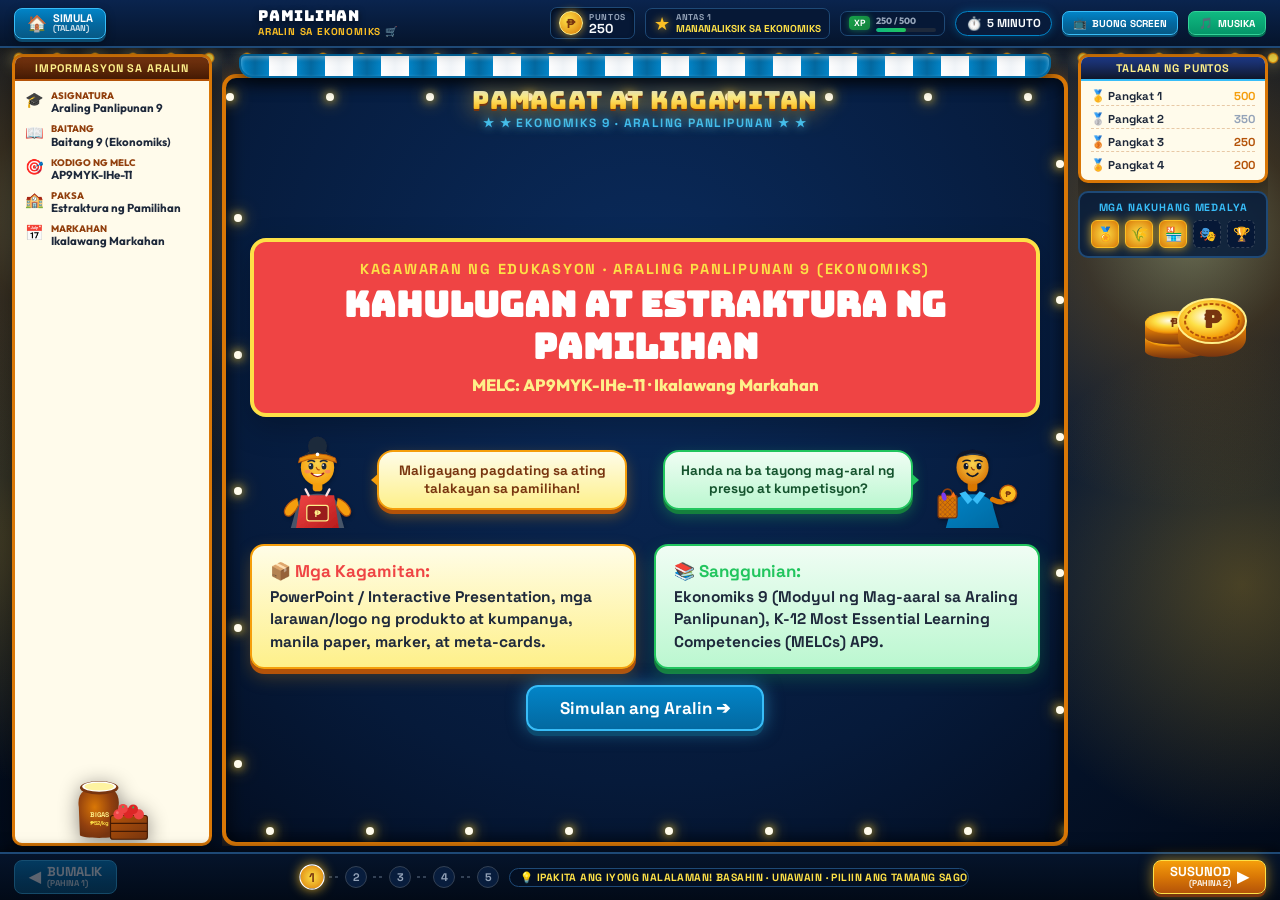
==== commit b6d85e86: "feat(audio): Magdagdag ng background music para sa mga interaktibong laro lamang na may HUD control" ====
--- a/pamilihan-lesson.html
+++ b/pamilihan-lesson.html
@@ -97,6 +97,12 @@
             <span>📺</span>
             <span class="hud-fs-label">BUONG SCREEN</span>
           </button>
+
+          <!-- Music Toggle Button -->
+          <button class="hud-btn-music" id="musicToggleBtn" onclick="App.toggleMusic()" title="I-on o I-off ang Musika (M)">
+            <span id="musicToggleIcon">🎵</span>
+            <span class="hud-music-label" id="musicToggleLabel">MUSIKA</span>
+          </button>
         </div>
       </header>
 
@@ -269,6 +275,12 @@
   <!-- Draggable Ghost for Pointer DnD -->
   <div id="dragGhost"></div>
 
+  <!-- Game Background Music (Interactive Games Only) -->
+  <audio id="gameBgmAudio" loop preload="auto">
+    <source src="audio/game-bgm.mp3" type="audio/mpeg">
+    <source src="audio/game-bgm.webm" type="audio/webm">
+  </audio>
+
   <!-- Modular Scripts -->
   <script src="js/data.js"></script>
   <script src="js/mascots.js"></script>
--- a/css/main.css
+++ b/css/main.css
@@ -410,6 +410,50 @@
 .hud-btn-fs:hover {
   transform: translateY(-1px);
   box-shadow: 0 3px 0 var(--btn-blue-edge), 0 0 10px rgba(56, 189, 248, 0.5);
+}
+
+/* Music Toggle Button */
+.hud-btn-music {
+  background: linear-gradient(180deg, #10B981 0%, #059669 100%);
+  color: #FFFFFF;
+  border: 1.5px solid #34D399;
+  border-radius: 7px;
+  padding: 4px 10px;
+  font-family: 'Space Grotesk', sans-serif;
+  font-size: 11px;
+  font-weight: 800;
+  cursor: pointer;
+  display: flex;
+  align-items: center;
+  gap: 5px;
+  box-shadow: 0 2px 0 #047857;
+  transition: all 0.2s ease;
+}
+
+.hud-btn-music.is-muted {
+  background: linear-gradient(180deg, #64748B 0%, #475569 100%);
+  border-color: #94A3B8;
+  box-shadow: 0 2px 0 #334155;
+  opacity: 0.85;
+}
+
+.hud-btn-music.is-playing {
+  animation: hudMusicPulse 2s infinite ease-in-out;
+}
+
+@keyframes hudMusicPulse {
+  0%, 100% { box-shadow: 0 2px 0 #047857, 0 0 8px rgba(52, 211, 153, 0.4); }
+  50% { box-shadow: 0 2px 0 #047857, 0 0 16px rgba(52, 211, 153, 0.85); }
+}
+
+.hud-btn-music:hover {
+  transform: translateY(-1px);
+  box-shadow: 0 3px 0 #047857, 0 0 10px rgba(52, 211, 153, 0.6);
+}
+
+.hud-music-label {
+  font-size: 10px;
+  font-weight: 900;
 }
 
 /* ============================================================
